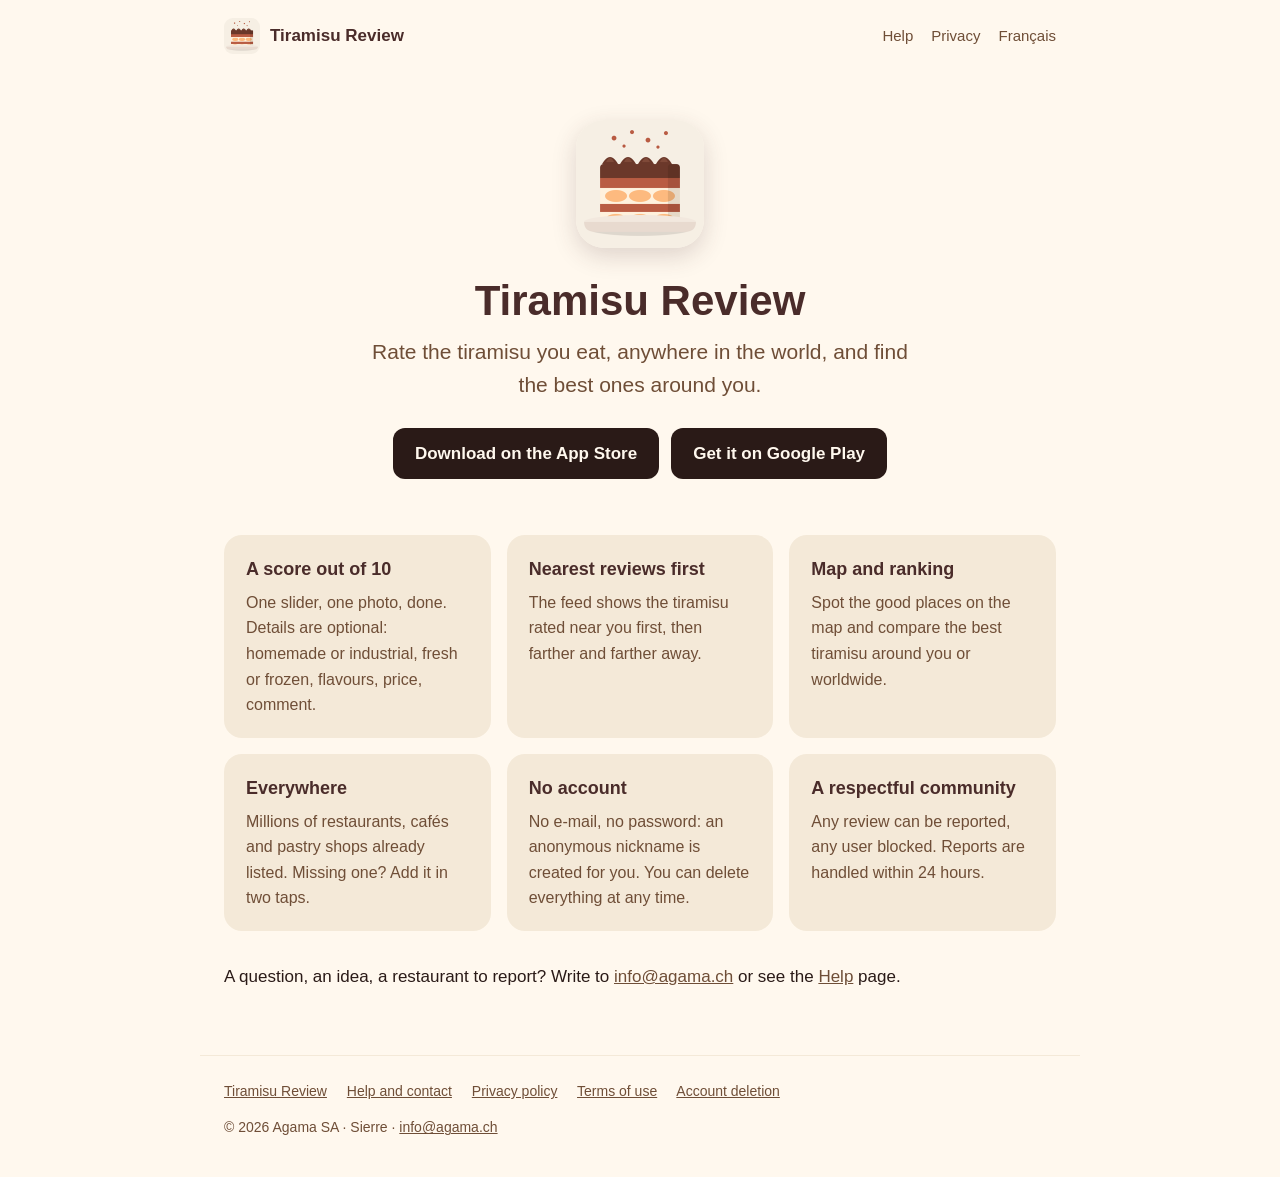
==== en/index.html @ 096ffe10 "Publish the Tiramisu Review website Built from Agama-CH/tiramisureview (tools/site/build_site.py).  " ====
<!doctype html>
<html lang="en">
<head>
<meta charset="utf-8">
<meta name="viewport" content="width=device-width, initial-scale=1">
<title>Tiramisu Review</title>
<meta name="description" content="Rate the tiramisu you eat, anywhere in the world, and find the best ones around you.">
<link rel="icon" href="../icon.png">
<link rel="apple-touch-icon" href="../icon.png">
<link rel="alternate" hreflang="fr" href="../index.html">
<link rel="stylesheet" href="../style.css">
</head>
<body>
<header class="top">
  <a class="brand" href="index.html"><img src="../icon.png" alt="">Tiramisu Review</a>
  <nav><a href="support.html">Help</a><a href="privacy.html">Privacy</a><a href="../index.html" hreflang="fr">Français</a></nav>
</header>
<main>
<section class="hero">
  <img src="../icon.png" alt="">
  <h1>Tiramisu Review</h1>
  <p class="lead">Rate the tiramisu you eat, anywhere in the world, and find the best ones around you.</p>
  <div class="stores">
    <a class="store" href="https://apps.apple.com/">Download on the App Store</a>
    <a class="store" href="https://play.google.com/store/apps/details?id=ch.agama.tiramisureview">Get it on Google Play</a>
  </div>
</section>
<section class="features">
  <div class="card"><h3>A score out of 10</h3><p>One slider, one photo, done. Details are optional: homemade or industrial, fresh or frozen, flavours, price, comment.</p></div>
  <div class="card"><h3>Nearest reviews first</h3><p>The feed shows the tiramisu rated near you first, then farther and farther away.</p></div>
  <div class="card"><h3>Map and ranking</h3><p>Spot the good places on the map and compare the best tiramisu around you or worldwide.</p></div>
  <div class="card"><h3>Everywhere</h3><p>Millions of restaurants, cafés and pastry shops already listed. Missing one? Add it in two taps.</p></div>
  <div class="card"><h3>No account</h3><p>No e-mail, no password: an anonymous nickname is created for you. You can delete everything at any time.</p></div>
  <div class="card"><h3>A respectful community</h3><p>Any review can be reported, any user blocked. Reports are handled within 24 hours.</p></div>
</section>
<p>A question, an idea, a restaurant to report? Write to <a href="mailto:info@agama.ch">info@agama.ch</a> or see the <a href="support.html">Help</a> page.</p>
</main>
<footer>
  <a href="index.html">Tiramisu Review</a> <a href="support.html">Help and contact</a> <a href="privacy.html">Privacy policy</a> <a href="terms.html">Terms of use</a> <a href="delete-account.html">Account deletion</a>
  <p>© 2026 Agama SA · Sierre · <a href="mailto:info@agama.ch">info@agama.ch</a></p>
</footer>
</body>
</html>
---- style.css ----
:root {
  --mascarpone: #FFF8EE;
  --cream: #F4E9D8;
  --caramel: #C8873A;
  --coffee: #6F4E37;
  --cocoa: #4A2C2A;
  --espresso: #2A1A17;
}
* { box-sizing: border-box; }
html { -webkit-text-size-adjust: 100%; }
body {
  margin: 0;
  font: 17px/1.6 -apple-system, BlinkMacSystemFont, "Segoe UI", Roboto, "Helvetica Neue", Arial, sans-serif;
  color: var(--espresso);
  background: var(--mascarpone);
}
a { color: var(--coffee); }
a:hover { color: var(--caramel); }
header.top {
  display: flex; align-items: center; justify-content: space-between;
  max-width: 880px; margin: 0 auto; padding: 18px 24px;
}
header.top a.brand { display: flex; align-items: center; gap: 10px; text-decoration: none; color: var(--cocoa); font-weight: 700; }
header.top img { width: 36px; height: 36px; border-radius: 9px; }
header.top nav a { margin-left: 18px; text-decoration: none; font-size: 15px; }
main { max-width: 880px; margin: 0 auto; padding: 8px 24px 48px; }
.hero { text-align: center; padding: 40px 0 24px; }
.hero img { width: 128px; height: 128px; border-radius: 28px; box-shadow: 0 8px 24px rgba(74, 44, 42, .18); }
.hero h1 { font-size: 42px; margin: 20px 0 8px; color: var(--cocoa); }
.hero p.lead { font-size: 21px; color: var(--coffee); margin: 0 auto; max-width: 560px; }
.badge { display: inline-block; margin-top: 24px; padding: 10px 20px; border-radius: 999px; background: var(--cocoa); color: var(--mascarpone); font-weight: 600; }
.stores { display: flex; flex-wrap: wrap; justify-content: center; gap: 12px; margin-top: 26px; }
.store {
  display: inline-block; padding: 12px 22px; border-radius: 12px; background: var(--espresso); color: var(--mascarpone);
  font-weight: 600; text-decoration: none;
}
.store:hover { background: var(--cocoa); color: var(--mascarpone); }
.features { display: grid; grid-template-columns: repeat(auto-fit, minmax(240px, 1fr)); gap: 16px; margin: 32px 0; }
.card { background: var(--cream); border-radius: 18px; padding: 20px 22px; }
.card h3 { margin: 0 0 6px; color: var(--cocoa); font-size: 18px; }
.card p { margin: 0; color: var(--coffee); font-size: 16px; }
h1 { color: var(--cocoa); line-height: 1.2; }
h2 { color: var(--cocoa); margin-top: 36px; font-size: 22px; }
.updated { color: var(--coffee); font-size: 15px; }
table { border-collapse: collapse; width: 100%; font-size: 15px; }
th, td { text-align: left; vertical-align: top; padding: 8px 10px; border-bottom: 1px solid var(--cream); }
th { color: var(--cocoa); }
footer {
  max-width: 880px; margin: 0 auto; padding: 24px; border-top: 1px solid var(--cream);
  font-size: 14px; color: var(--coffee);
}
footer a { margin-right: 16px; }
@media (max-width: 640px) {
  header.top { flex-wrap: wrap; gap: 6px 0; padding: 14px 20px; }
  header.top nav a { margin: 0 16px 0 0; }
  main { padding: 0 20px 40px; }
  .hero h1 { font-size: 34px; }
  .hero p.lead { font-size: 18px; }
  table, tbody, tr, td { display: block; width: 100%; }
  tr:first-child { display: none; }
  tr { padding: 10px 0; border-bottom: 1px solid var(--cream); }
  td { border: 0; padding: 2px 0; }
  td:first-child { font-weight: 600; color: var(--cocoa); }
  td + td::before { content: attr(data-label); display: block; margin-top: 4px; font-size: 13px; font-weight: 600; color: var(--coffee); }
}
@media (prefers-color-scheme: dark) {
  body { background: var(--espresso); color: var(--cream); }
  a, header.top nav a { color: var(--caramel); }
  header.top a.brand, h1, h2, .hero h1, .card h3, th { color: var(--mascarpone); }
  .hero p.lead, .card p, .updated, footer { color: var(--cream); }
  .card { background: #3a2622; }
  th, td, tr, footer { border-color: #3a2622; }
  td:first-child { color: var(--mascarpone); }
  td + td::before { color: var(--caramel); }
  .badge, .store { background: var(--caramel); color: var(--espresso); }
  .store:hover { background: var(--mascarpone); color: var(--espresso); }
}
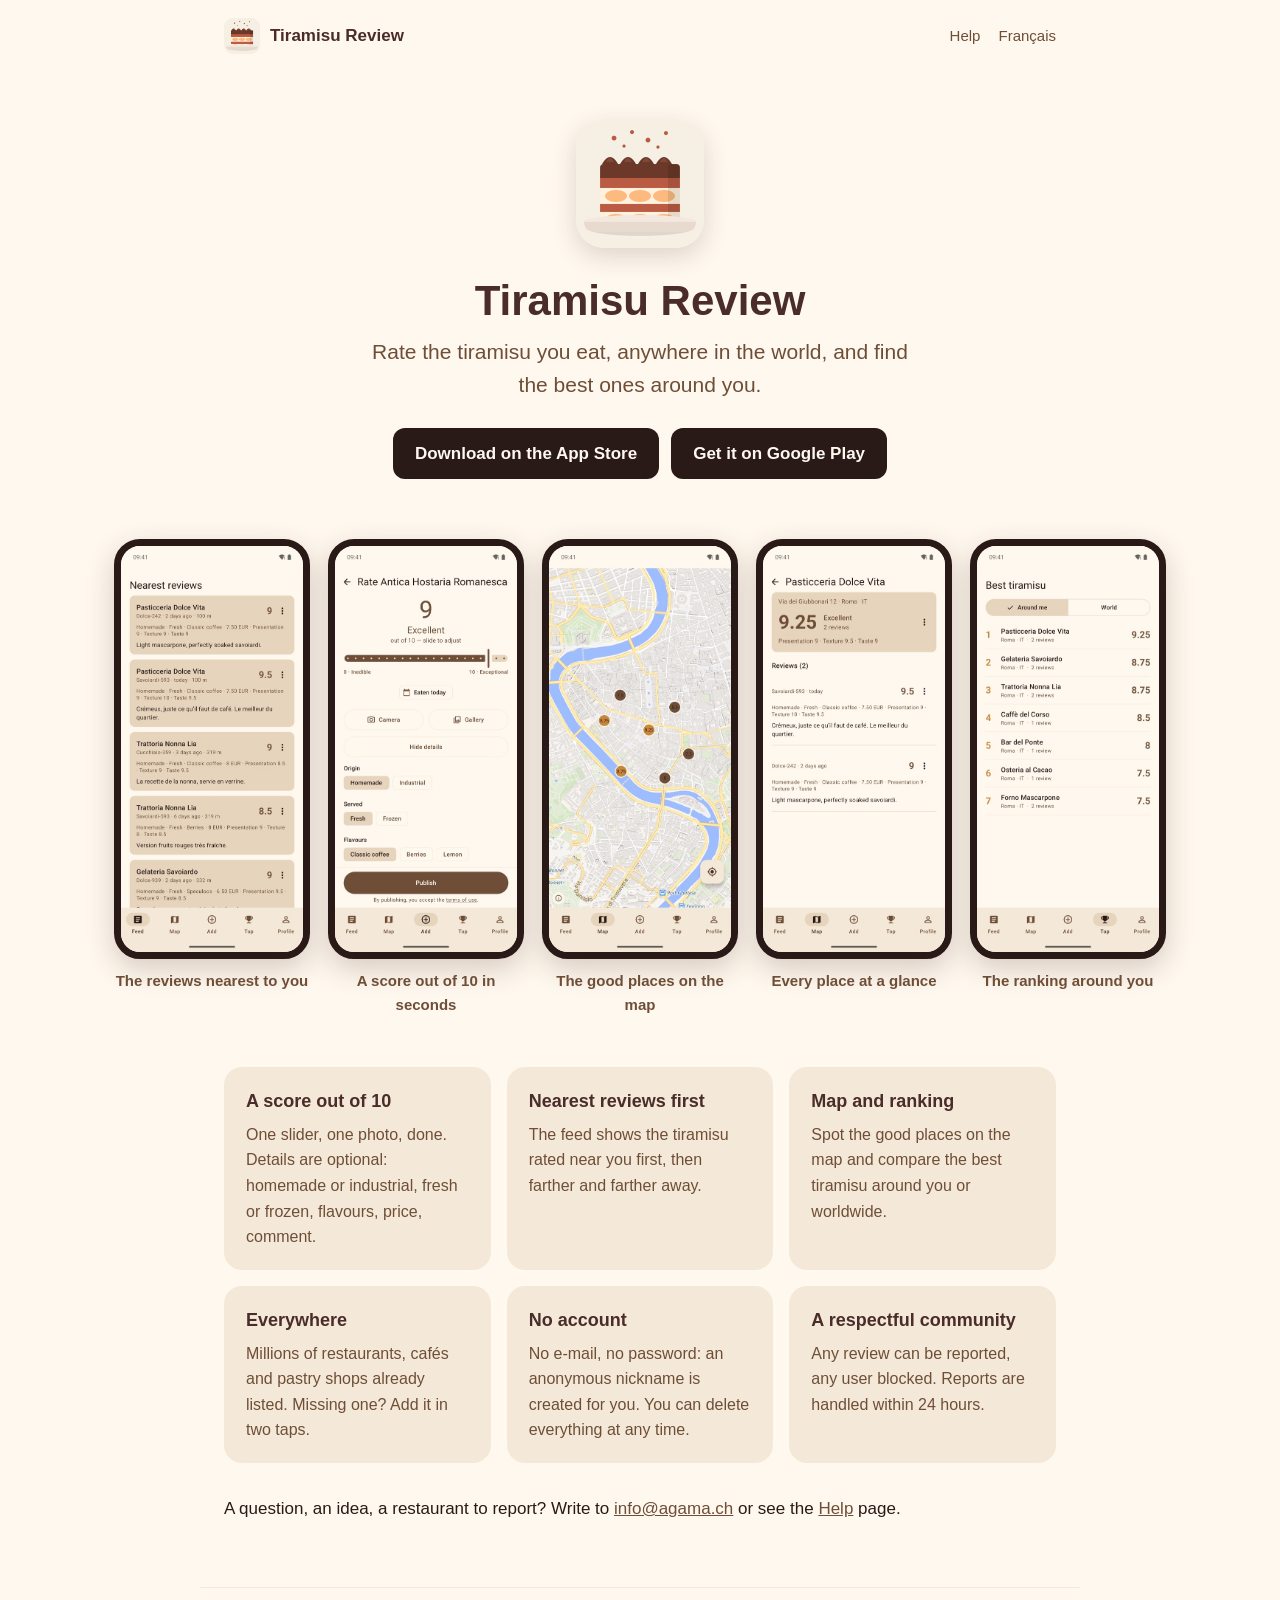
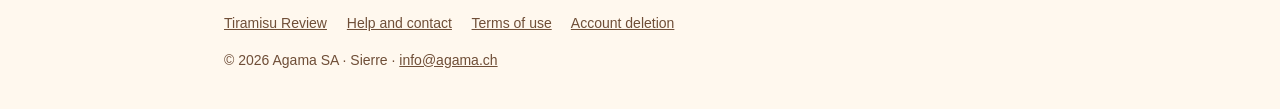
==== commit 09c95560: "Add app screenshots, hide the privacy policy from navigation and search Co-Authored-By: Claude Opus " ====
--- a/en/index.html
+++ b/en/index.html
@@ -13,7 +13,7 @@
 <body>
 <header class="top">
   <a class="brand" href="index.html"><img src="../icon.png" alt="">Tiramisu Review</a>
-  <nav><a href="support.html">Help</a><a href="privacy.html">Privacy</a><a href="../index.html" hreflang="fr">Français</a></nav>
+  <nav><a href="support.html">Help</a><a href="../index.html" hreflang="fr">Français</a></nav>
 </header>
 <main>
 <section class="hero">
@@ -24,6 +24,13 @@
     <a class="store" href="https://apps.apple.com/">Download on the App Store</a>
     <a class="store" href="https://play.google.com/store/apps/details?id=ch.agama.tiramisureview">Get it on Google Play</a>
   </div>
+</section>
+<section class="shots">
+  <figure><img src="../img/en/feed.jpg" width="493" height="1100" loading="lazy" alt="Screenshot: The reviews nearest to you"><figcaption>The reviews nearest to you</figcaption></figure>
+  <figure><img src="../img/en/rate.jpg" width="493" height="1100" loading="lazy" alt="Screenshot: A score out of 10 in seconds"><figcaption>A score out of 10 in seconds</figcaption></figure>
+  <figure><img src="../img/en/map.jpg" width="493" height="1100" loading="lazy" alt="Screenshot: The good places on the map"><figcaption>The good places on the map</figcaption></figure>
+  <figure><img src="../img/en/place.jpg" width="493" height="1100" loading="lazy" alt="Screenshot: Every place at a glance"><figcaption>Every place at a glance</figcaption></figure>
+  <figure><img src="../img/en/top.jpg" width="493" height="1100" loading="lazy" alt="Screenshot: The ranking around you"><figcaption>The ranking around you</figcaption></figure>
 </section>
 <section class="features">
   <div class="card"><h3>A score out of 10</h3><p>One slider, one photo, done. Details are optional: homemade or industrial, fresh or frozen, flavours, price, comment.</p></div>
@@ -36,7 +43,7 @@
 <p>A question, an idea, a restaurant to report? Write to <a href="mailto:info@agama.ch">info@agama.ch</a> or see the <a href="support.html">Help</a> page.</p>
 </main>
 <footer>
-  <a href="index.html">Tiramisu Review</a> <a href="support.html">Help and contact</a> <a href="privacy.html">Privacy policy</a> <a href="terms.html">Terms of use</a> <a href="delete-account.html">Account deletion</a>
+  <a href="index.html">Tiramisu Review</a> <a href="support.html">Help and contact</a> <a href="terms.html">Terms of use</a> <a href="delete-account.html">Account deletion</a>
   <p>© 2026 Agama SA · Sierre · <a href="mailto:info@agama.ch">info@agama.ch</a></p>
 </footer>
 </body>
--- a/style.css
+++ b/style.css
@@ -35,6 +35,17 @@
   font-weight: 600; text-decoration: none;
 }
 .store:hover { background: var(--cocoa); color: var(--mascarpone); }
+.shots {
+  display: flex; gap: 18px; overflow-x: auto; scroll-snap-type: x mandatory;
+  margin: 28px -24px 8px; padding: 8px 24px 18px;
+}
+.shots figure { flex: 0 0 220px; margin: 0; scroll-snap-align: center; text-align: center; }
+.shots img {
+  width: 100%; height: auto; display: block; border-radius: 26px; border: 7px solid var(--espresso);
+  box-shadow: 0 10px 28px rgba(74, 44, 42, .22); background: var(--mascarpone);
+}
+.shots figcaption { margin-top: 10px; font-size: 15px; font-weight: 600; color: var(--coffee); }
+@media (min-width: 900px) { .shots { justify-content: center; overflow-x: visible; margin: 28px -120px 8px; } .shots figure { flex-basis: 196px; } }
 .features { display: grid; grid-template-columns: repeat(auto-fit, minmax(240px, 1fr)); gap: 16px; margin: 32px 0; }
 .card { background: var(--cream); border-radius: 18px; padding: 20px 22px; }
 .card h3 { margin: 0 0 6px; color: var(--cocoa); font-size: 18px; }
@@ -73,5 +84,7 @@
   td:first-child { color: var(--mascarpone); }
   td + td::before { color: var(--caramel); }
   .badge, .store { background: var(--caramel); color: var(--espresso); }
+  .shots img { border-color: #3a2622; }
+  .shots figcaption { color: var(--cream); }
   .store:hover { background: var(--mascarpone); color: var(--espresso); }
 }
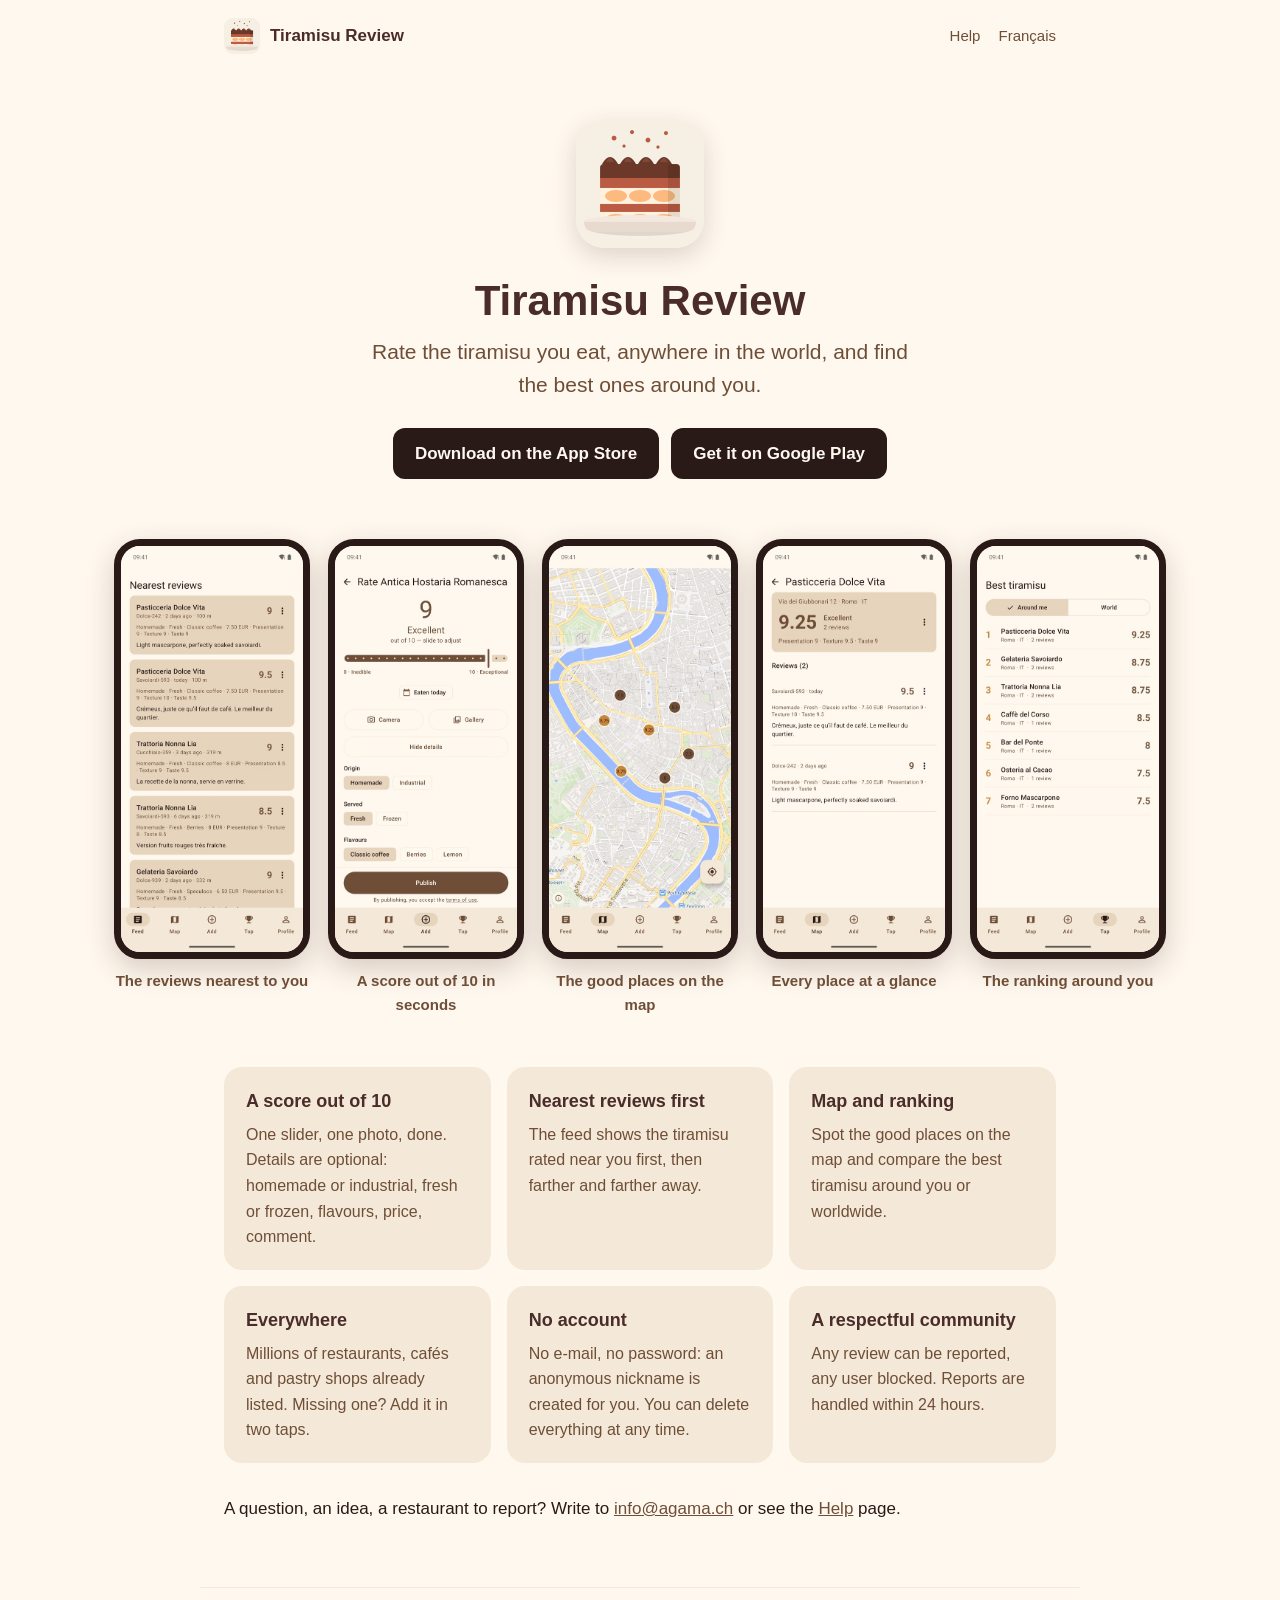
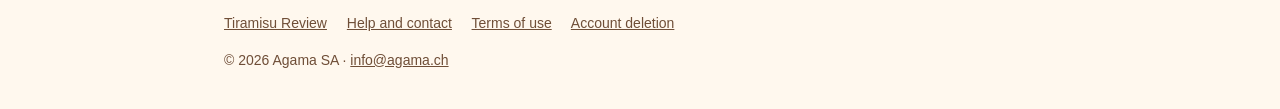
==== commit 3b524f27: "Drop the town from the legal pages and footer Co-Authored-By: Claude Opus 5.5 <noreply@anthropic.com" ====
--- a/en/index.html
+++ b/en/index.html
@@ -44,7 +44,7 @@
 </main>
 <footer>
   <a href="index.html">Tiramisu Review</a> <a href="support.html">Help and contact</a> <a href="terms.html">Terms of use</a> <a href="delete-account.html">Account deletion</a>
-  <p>© 2026 Agama SA · Sierre · <a href="mailto:info@agama.ch">info@agama.ch</a></p>
+  <p>© 2026 Agama SA · <a href="mailto:info@agama.ch">info@agama.ch</a></p>
 </footer>
 </body>
 </html>
